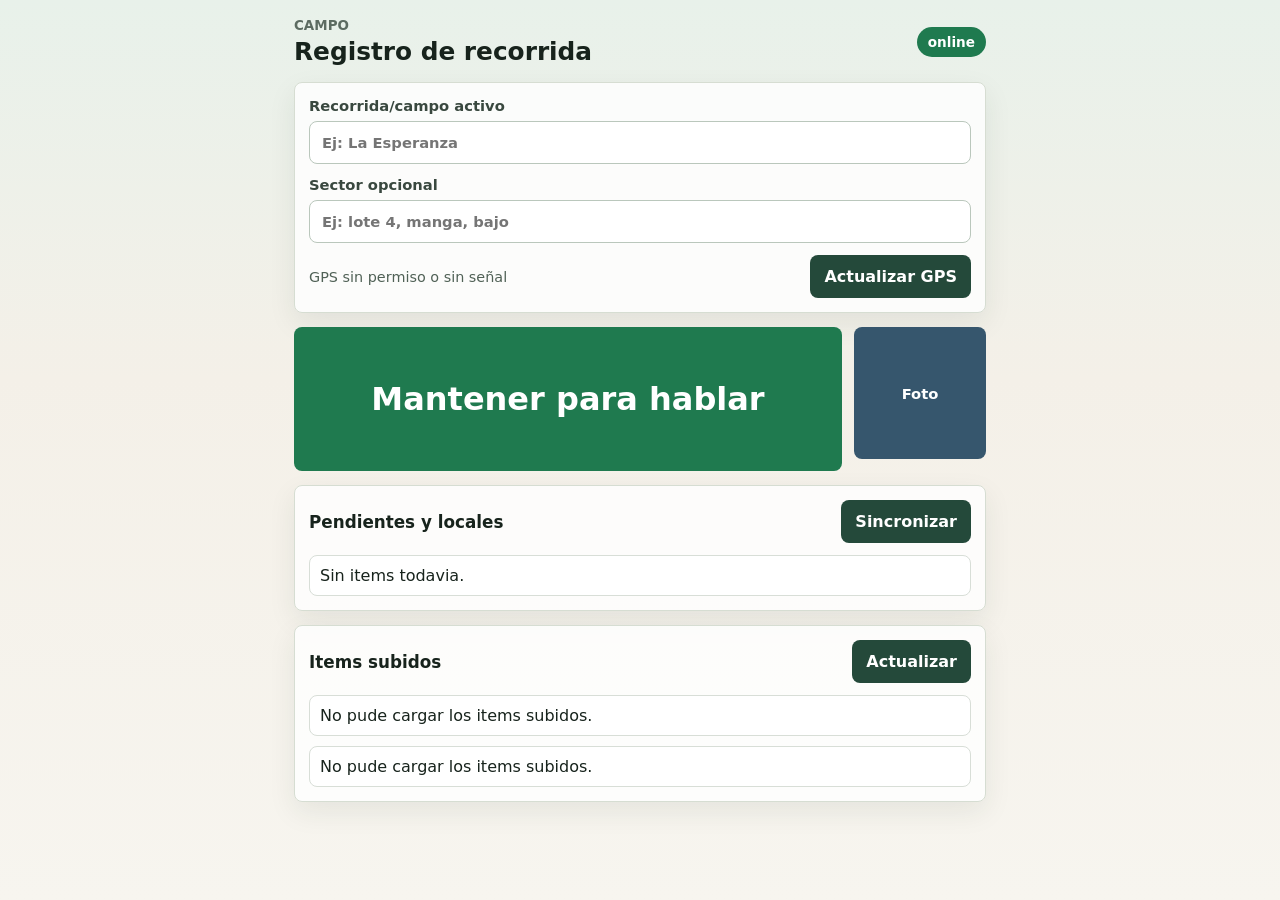
==== static/index.html @ bd663756 "Add field item listing view" ====
<!doctype html>
<html lang="es">
<head>
  <meta charset="utf-8">
  <meta name="viewport" content="width=device-width, initial-scale=1">
  <meta name="theme-color" content="#1f7a4f">
  <title>Campo</title>
  <link rel="manifest" href="/static/manifest.webmanifest">
  <link rel="stylesheet" href="/static/campo.css">
</head>
<body>
  <main class="app">
    <header class="topbar">
      <div>
        <p class="eyebrow">Campo</p>
        <h1>Registro de recorrida</h1>
      </div>
      <span id="connectionStatus" class="status">offline</span>
    </header>

    <section class="panel">
      <label>
        Recorrida/campo activo
        <input id="campoInput" autocomplete="off" placeholder="Ej: La Esperanza">
      </label>
      <label>
        Sector opcional
        <input id="sectorInput" autocomplete="off" placeholder="Ej: lote 4, manga, bajo">
      </label>
      <div class="gps-row">
        <span id="gpsStatus">GPS pendiente</span>
        <button id="gpsButton" type="button">Actualizar GPS</button>
      </div>
    </section>

    <section class="actions">
      <button id="talkButton" class="talk" type="button">Mantener para hablar</button>
      <label class="photo-button">
        Foto
        <input id="photoInput" type="file" accept="image/*" capture="environment">
      </label>
    </section>

    <section class="panel">
      <div class="list-header">
        <h2>Pendientes y locales</h2>
        <button id="syncButton" type="button">Sincronizar</button>
      </div>
      <ul id="itemsList" class="items"></ul>
    </section>

    <section class="panel">
      <div class="list-header">
        <h2>Items subidos</h2>
        <button id="refreshServerButton" type="button">Actualizar</button>
      </div>
      <ul id="serverItemsList" class="items"></ul>
    </section>
  </main>

  <script src="/static/campo.js"></script>
</body>
</html>
---- static/campo.css ----
:root {
  color-scheme: light;
  font-family: system-ui, -apple-system, BlinkMacSystemFont, "Segoe UI", sans-serif;
  background: #f4f0e8;
  color: #17231c;
}

* {
  box-sizing: border-box;
}

body {
  margin: 0;
  min-height: 100vh;
  background: linear-gradient(180deg, #e8f1ea 0%, #f4f0e8 42%, #f7f5ef 100%);
}

button,
input {
  font: inherit;
}

.app {
  width: min(720px, 100%);
  margin: 0 auto;
  padding: 18px 14px 32px;
}

.topbar {
  display: flex;
  align-items: center;
  justify-content: space-between;
  gap: 16px;
  margin-bottom: 16px;
}

.eyebrow {
  margin: 0 0 4px;
  color: #5c6b61;
  font-size: 0.84rem;
  font-weight: 700;
  text-transform: uppercase;
}

h1,
h2 {
  margin: 0;
  letter-spacing: 0;
}

h1 {
  font-size: 1.55rem;
}

h2 {
  font-size: 1.05rem;
}

.status {
  border-radius: 999px;
  padding: 7px 11px;
  background: #7b2f26;
  color: white;
  font-size: 0.85rem;
  font-weight: 700;
}

.status.online {
  background: #1f7a4f;
}

.panel {
  background: rgba(255, 255, 255, 0.82);
  border: 1px solid #d6ddd2;
  border-radius: 8px;
  padding: 14px;
  margin-bottom: 14px;
  box-shadow: 0 10px 28px rgba(29, 48, 35, 0.08);
}

label {
  display: grid;
  gap: 7px;
  margin-bottom: 12px;
  color: #39483f;
  font-size: 0.92rem;
  font-weight: 700;
}

input {
  width: 100%;
  border: 1px solid #bac7bc;
  border-radius: 8px;
  padding: 12px;
  background: #fff;
  color: #17231c;
}

.gps-row,
.list-header {
  display: flex;
  align-items: center;
  justify-content: space-between;
  gap: 12px;
}

.gps-row span {
  min-width: 0;
  color: #506156;
  font-size: 0.9rem;
}

button,
.photo-button {
  border: 0;
  border-radius: 8px;
  padding: 12px 14px;
  background: #24493a;
  color: white;
  cursor: pointer;
  font-weight: 800;
  text-align: center;
}

.actions {
  display: grid;
  grid-template-columns: 1fr 132px;
  gap: 12px;
  margin-bottom: 14px;
}

.talk {
  min-height: 132px;
  background: #1f7a4f;
  font-size: clamp(1.25rem, 6vw, 2rem);
}

.talk.recording {
  background: #a43b2f;
}

.photo-button {
  display: grid;
  place-items: center;
  min-height: 132px;
  background: #36566d;
}

.photo-button input {
  display: none;
}

.items {
  list-style: none;
  padding: 0;
  margin: 12px 0 0;
  display: grid;
  gap: 10px;
}

.items li {
  display: grid;
  gap: 5px;
  border: 1px solid #d8ded7;
  border-radius: 8px;
  padding: 10px;
  background: #fff;
}

.item-main {
  display: flex;
  justify-content: space-between;
  gap: 10px;
  font-weight: 800;
}

.item-meta {
  color: #647166;
  font-size: 0.86rem;
}

.pill {
  border-radius: 999px;
  padding: 3px 8px;
  background: #efe7d6;
  color: #51442c;
  font-size: 0.76rem;
}

.pill.subido {
  background: #dceee3;
  color: #1f6b45;
}

.pill.error {
  background: #f4d9d5;
  color: #8d3025;
}

@media (max-width: 520px) {
  .actions {
    grid-template-columns: 1fr;
  }

  .photo-button {
    min-height: 72px;
  }
}
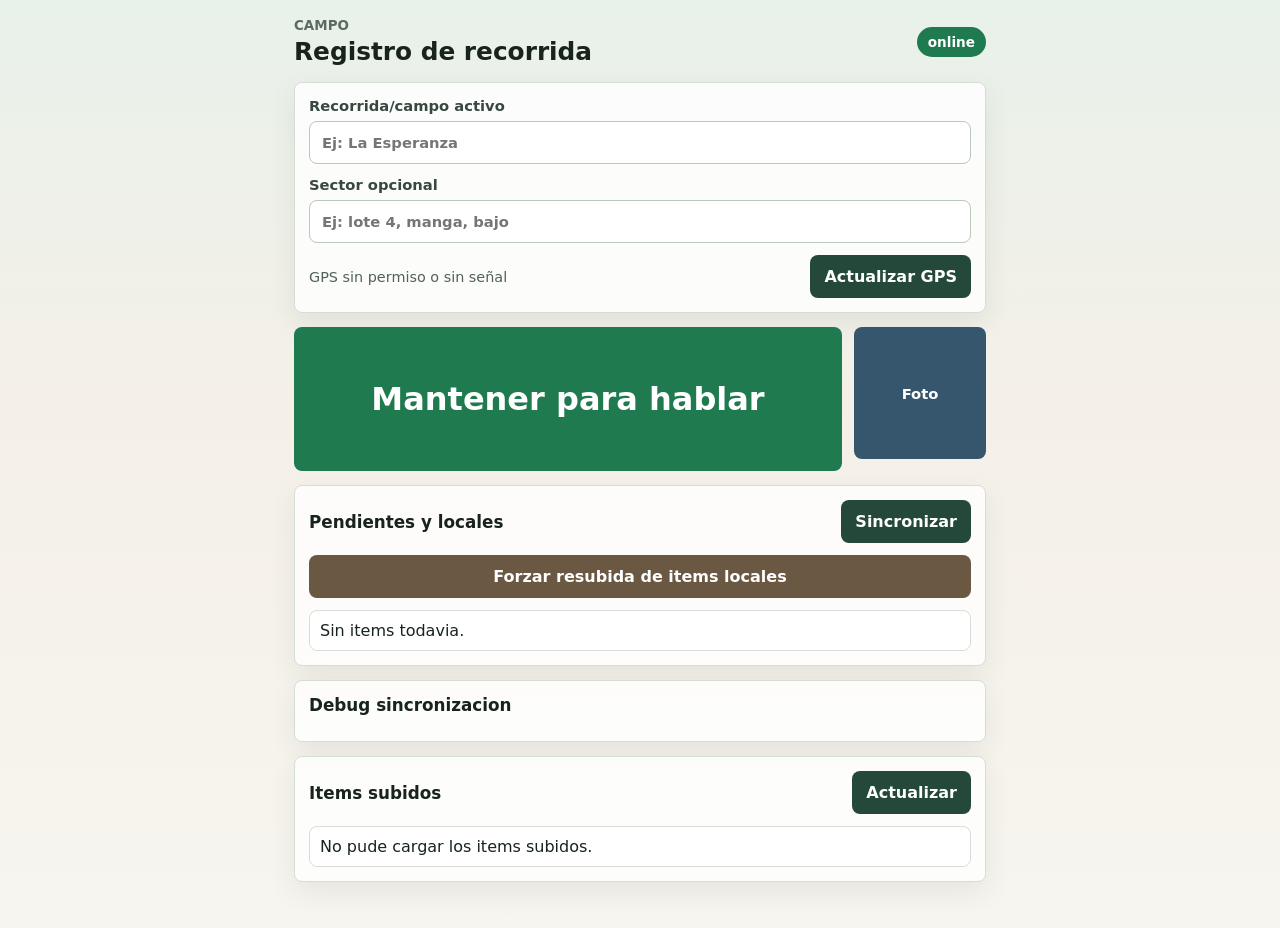
==== commit 551eb14f: "Fix field item sync confirmation" ====
--- a/static/index.html
+++ b/static/index.html
@@ -46,7 +46,15 @@
         <h2>Pendientes y locales</h2>
         <button id="syncButton" type="button">Sincronizar</button>
       </div>
+      <button id="forceSyncButton" class="secondary-button" type="button">Forzar resubida de items locales</button>
       <ul id="itemsList" class="items"></ul>
+    </section>
+
+    <section class="panel">
+      <div class="list-header">
+        <h2>Debug sincronizacion</h2>
+      </div>
+      <ul id="debugLog" class="debug-log"></ul>
     </section>
 
     <section class="panel">
--- a/static/campo.css
+++ b/static/campo.css
@@ -122,6 +122,12 @@
   text-align: center;
 }
 
+.secondary-button {
+  width: 100%;
+  margin-top: 12px;
+  background: #6a5842;
+}
+
 .actions {
   display: grid;
   grid-template-columns: 1fr 132px;
@@ -192,9 +198,30 @@
   color: #1f6b45;
 }
 
+.pill.subiendo {
+  background: #dce8ee;
+  color: #24546b;
+}
+
 .pill.error {
   background: #f4d9d5;
   color: #8d3025;
+}
+
+.debug-log {
+  list-style: none;
+  margin: 12px 0 0;
+  padding: 0;
+  display: grid;
+  gap: 6px;
+  color: #4c5b51;
+  font-size: 0.84rem;
+}
+
+.debug-log li {
+  border-left: 3px solid #8aa18e;
+  padding: 6px 8px;
+  background: #f7f9f5;
 }
 
 @media (max-width: 520px) {
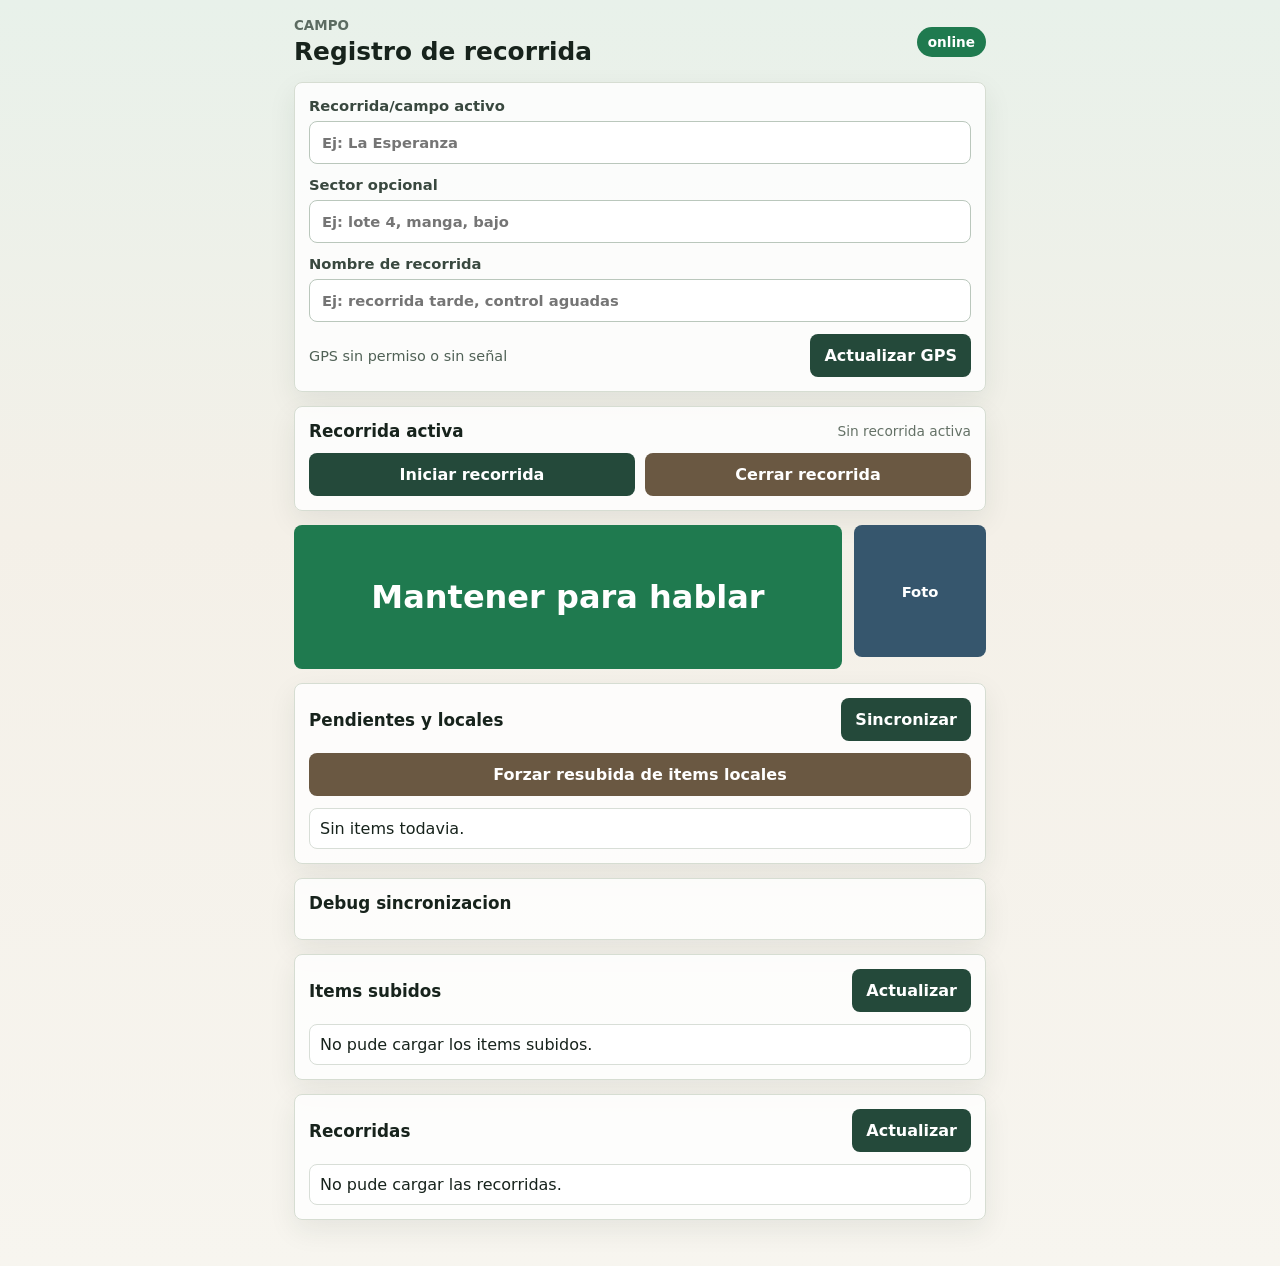
==== commit 75086dba: "Add field sessions" ====
--- a/static/index.html
+++ b/static/index.html
@@ -27,9 +27,24 @@
         Sector opcional
         <input id="sectorInput" autocomplete="off" placeholder="Ej: lote 4, manga, bajo">
       </label>
+      <label>
+        Nombre de recorrida
+        <input id="sessionNameInput" autocomplete="off" placeholder="Ej: recorrida tarde, control aguadas">
+      </label>
       <div class="gps-row">
         <span id="gpsStatus">GPS pendiente</span>
         <button id="gpsButton" type="button">Actualizar GPS</button>
+      </div>
+    </section>
+
+    <section class="panel">
+      <div class="list-header">
+        <h2>Recorrida activa</h2>
+        <span id="activeSessionStatus" class="item-meta">Sin recorrida activa</span>
+      </div>
+      <div class="session-actions">
+        <button id="startSessionButton" type="button">Iniciar recorrida</button>
+        <button id="closeSessionButton" class="secondary-button" type="button">Cerrar recorrida</button>
       </div>
     </section>
 
@@ -64,6 +79,14 @@
       </div>
       <ul id="serverItemsList" class="items"></ul>
     </section>
+
+    <section class="panel">
+      <div class="list-header">
+        <h2>Recorridas</h2>
+        <button id="refreshSessionsButton" type="button">Actualizar</button>
+      </div>
+      <ul id="sessionsList" class="items"></ul>
+    </section>
   </main>
 
   <script src="/static/campo.js"></script>
--- a/static/campo.css
+++ b/static/campo.css
@@ -128,6 +128,17 @@
   background: #6a5842;
 }
 
+.session-actions {
+  display: grid;
+  grid-template-columns: 1fr 1fr;
+  gap: 10px;
+  margin-top: 12px;
+}
+
+.session-actions .secondary-button {
+  margin-top: 0;
+}
+
 .actions {
   display: grid;
   grid-template-columns: 1fr 132px;
@@ -232,4 +243,8 @@
   .photo-button {
     min-height: 72px;
   }
-}
+
+  .session-actions {
+    grid-template-columns: 1fr;
+  }
+}
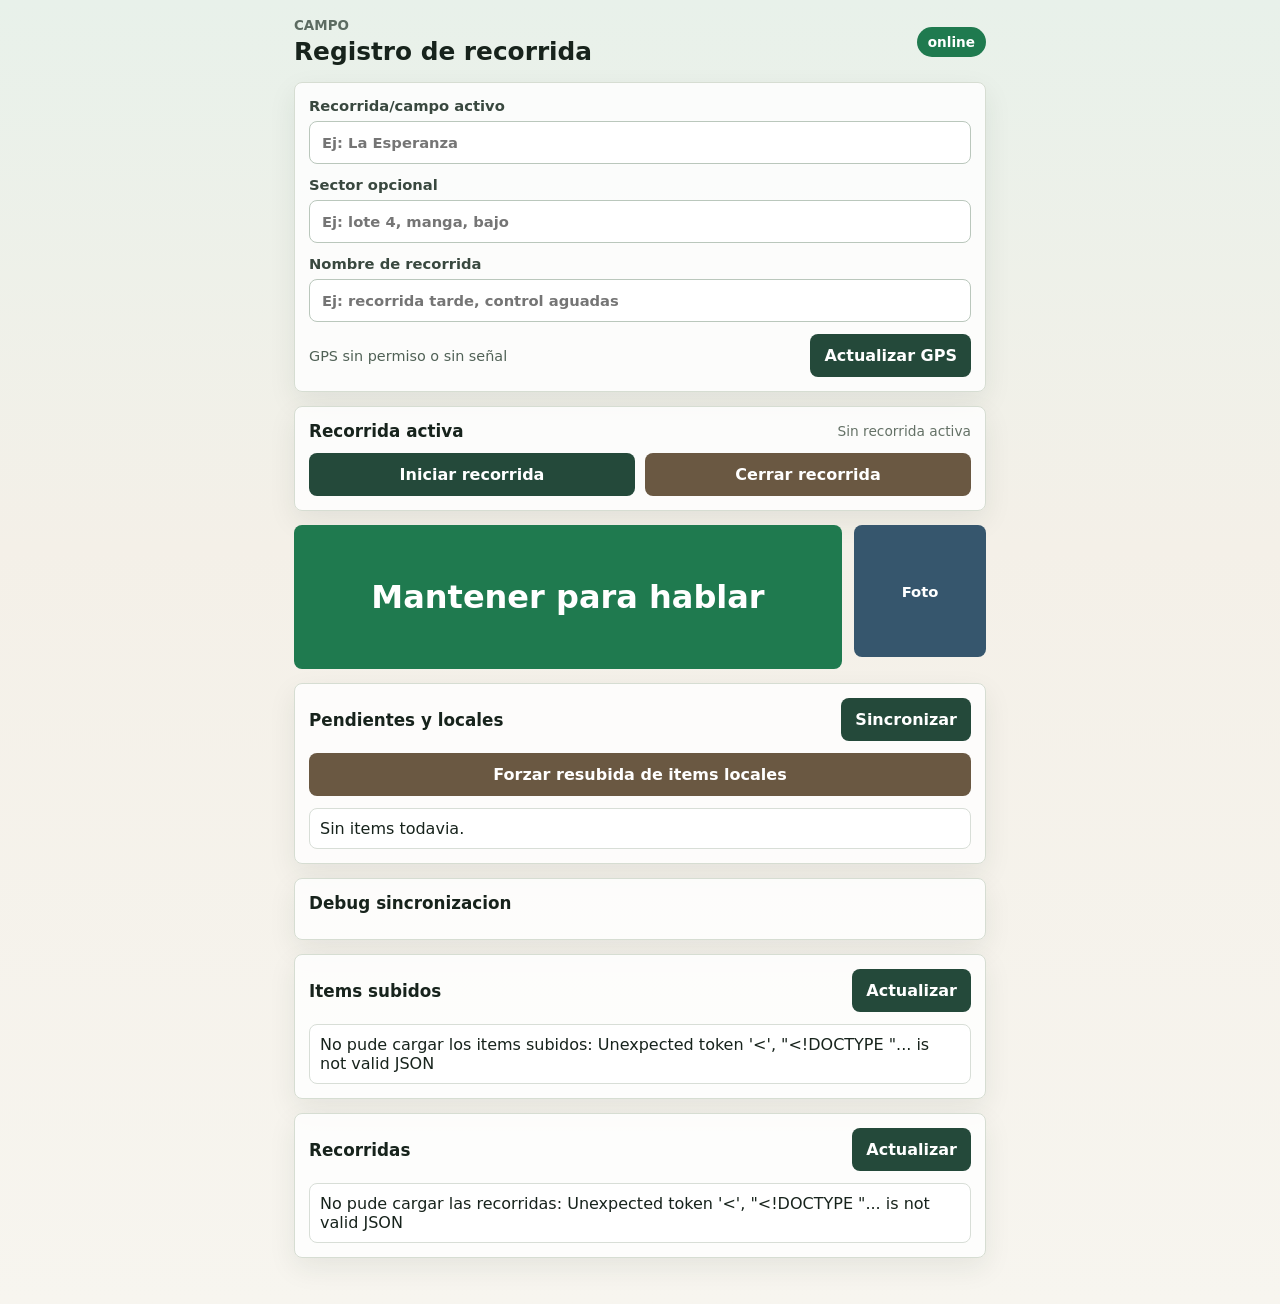
==== commit 637a559f: "Add campo item labels and audio controls" ====
--- a/static/index.html
+++ b/static/index.html
@@ -50,6 +50,11 @@
 
     <section class="actions">
       <button id="talkButton" class="talk" type="button">Mantener para hablar</button>
+      <div id="recordingControls" class="recording-controls" hidden>
+        <div id="recordingDuration" class="item-meta">Grabando... 0 s</div>
+        <button id="stopRecordingButton" type="button">Detener y guardar</button>
+        <button id="cancelRecordingButton" class="secondary-button" type="button">Cancelar</button>
+      </div>
       <label class="photo-button">
         Foto
         <input id="photoInput" type="file" accept="image/*" capture="environment">
--- a/static/campo.css
+++ b/static/campo.css
@@ -111,7 +111,8 @@
 }
 
 button,
-.photo-button {
+.photo-button,
+.button-link {
   border: 0;
   border-radius: 8px;
   padding: 12px 14px;
@@ -120,6 +121,7 @@
   cursor: pointer;
   font-weight: 800;
   text-align: center;
+  text-decoration: none;
 }
 
 .secondary-button {
@@ -154,6 +156,19 @@
 
 .talk.recording {
   background: #a43b2f;
+}
+
+.recording-controls {
+  display: grid;
+  gap: 8px;
+}
+
+.recording-controls[hidden] {
+  display: none;
+}
+
+.recording-controls .secondary-button {
+  margin-top: 0;
 }
 
 .photo-button {
@@ -235,6 +250,19 @@
   background: #f7f9f5;
 }
 
+.report-preview {
+  max-height: 220px;
+  overflow: auto;
+  white-space: pre-wrap;
+  border: 1px solid #d8ded7;
+  border-radius: 8px;
+  padding: 10px;
+  margin: 6px 0 0;
+  background: #f7f9f5;
+  color: #39483f;
+  font: 0.84rem/1.45 ui-monospace, SFMono-Regular, Consolas, monospace;
+}
+
 @media (max-width: 520px) {
   .actions {
     grid-template-columns: 1fr;
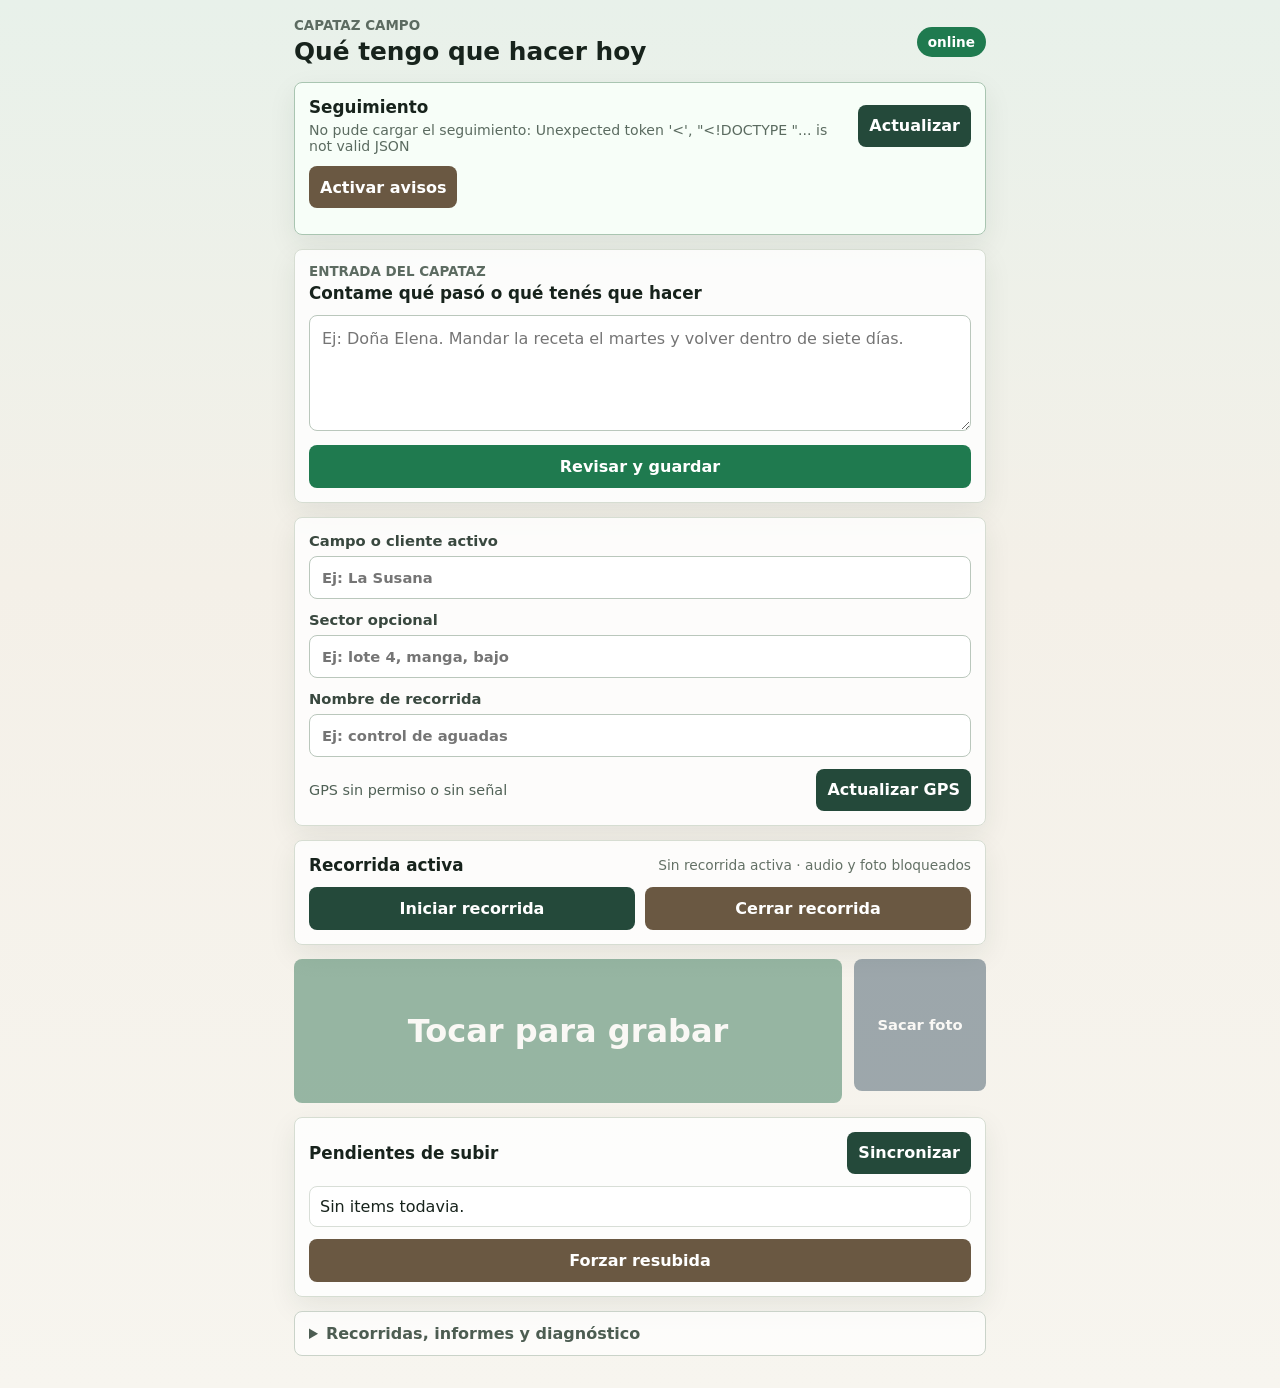
==== commit 1c620ef9: "feat: add Capataz Campo agent crew" ====
--- a/static/index.html
+++ b/static/index.html
@@ -3,25 +3,62 @@
 <head>
   <meta charset="utf-8">
   <meta name="viewport" content="width=device-width, initial-scale=1">
-  <meta name="theme-color" content="#1f7a4f">
-  <title>Campo</title>
+  <meta name="theme-color" content="#1f593f">
+  <title>Capataz Campo</title>
   <link rel="manifest" href="/static/manifest.webmanifest">
+  <link rel="icon" href="/static/logo.png">
   <link rel="stylesheet" href="/static/campo.css">
 </head>
 <body>
   <main class="app">
     <header class="topbar">
       <div>
-        <p class="eyebrow">Campo</p>
-        <h1>Registro de recorrida</h1>
+        <p class="eyebrow">Capataz Campo</p>
+        <h1>Qué tengo que hacer hoy</h1>
       </div>
       <span id="connectionStatus" class="status">offline</span>
     </header>
 
+    <section class="panel today-panel">
+      <div class="list-header">
+        <div>
+          <h2>Seguimiento</h2>
+          <p id="todaySummary" class="section-copy">Cargando tareas...</p>
+        </div>
+        <button id="refreshDashboardButton" class="compact-button" type="button">Actualizar</button>
+      </div>
+      <div class="quick-buttons">
+        <button id="notificationsButton" class="secondary-button compact-button" type="button">Activar avisos</button>
+        <button id="installButton" class="secondary-button compact-button" type="button" hidden>Instalar app</button>
+      </div>
+      <ul id="todayTasksList" class="items task-list"></ul>
+      <div id="decisionsBox" class="decisions-box" hidden>
+        <h3>Por decidir</h3>
+        <ul id="decisionsList" class="items decisions-list"></ul>
+      </div>
+      <details id="uncoveredClientsBox" class="uncovered-clients" hidden>
+        <summary id="uncoveredClientsSummary">Clientes sin próximo paso</summary>
+        <ul id="uncoveredClientsList" class="items"></ul>
+      </details>
+      <div id="waterProjectsBox" class="water-projects" hidden>
+        <h3>Proyectos de agua activos</h3>
+        <ul id="waterProjectsList" class="items"></ul>
+      </div>
+    </section>
+
+    <section class="panel intake-panel">
+      <p class="eyebrow">Entrada del Capataz</p>
+      <h2>Contame qué pasó o qué tenés que hacer</h2>
+      <textarea id="noteInput" rows="4" placeholder="Ej: Doña Elena. Mandar la receta el martes y volver dentro de siete días."></textarea>
+      <button id="analyzeTextButton" class="primary-wide" type="button">Revisar y guardar</button>
+      <p id="sharedTextNotice" class="notice" hidden>Recibido desde otra aplicación. Revisalo y tocá “Revisar y guardar”.</p>
+    </section>
+
     <section class="panel">
       <label>
-        Recorrida/campo activo
-        <input id="campoInput" autocomplete="off" placeholder="Ej: La Esperanza">
+        Campo o cliente activo
+        <input id="campoInput" list="clientsDatalist" autocomplete="off" placeholder="Ej: La Susana">
+        <datalist id="clientsDatalist"></datalist>
       </label>
       <label>
         Sector opcional
@@ -29,11 +66,11 @@
       </label>
       <label>
         Nombre de recorrida
-        <input id="sessionNameInput" autocomplete="off" placeholder="Ej: recorrida tarde, control aguadas">
+        <input id="sessionNameInput" autocomplete="off" placeholder="Ej: control de aguadas">
       </label>
       <div class="gps-row">
         <span id="gpsStatus">GPS pendiente</span>
-        <button id="gpsButton" type="button">Actualizar GPS</button>
+        <button id="gpsButton" class="compact-button" type="button">Actualizar GPS</button>
       </div>
     </section>
 
@@ -49,50 +86,77 @@
     </section>
 
     <section class="actions">
-      <button id="talkButton" class="talk" type="button">Mantener para hablar</button>
+      <button id="talkButton" class="talk" type="button">Tocar para grabar</button>
       <div id="recordingControls" class="recording-controls" hidden>
         <div id="recordingDuration" class="item-meta">Grabando... 0 s</div>
         <button id="stopRecordingButton" type="button">Detener y guardar</button>
         <button id="cancelRecordingButton" class="secondary-button" type="button">Cancelar</button>
       </div>
       <label class="photo-button">
-        Foto
+        Sacar foto
         <input id="photoInput" type="file" accept="image/*" capture="environment">
       </label>
     </section>
 
     <section class="panel">
       <div class="list-header">
-        <h2>Pendientes y locales</h2>
-        <button id="syncButton" type="button">Sincronizar</button>
+        <h2>Pendientes de subir</h2>
+        <button id="syncButton" class="compact-button" type="button">Sincronizar</button>
       </div>
-      <button id="forceSyncButton" class="secondary-button" type="button">Forzar resubida de items locales</button>
       <ul id="itemsList" class="items"></ul>
+      <button id="forceSyncButton" class="secondary-button" type="button">Forzar resubida</button>
     </section>
 
-    <section class="panel">
-      <div class="list-header">
-        <h2>Debug sincronizacion</h2>
+    <details class="technical-details">
+      <summary>Recorridas, informes y diagnóstico</summary>
+      <section class="panel">
+        <div class="list-header">
+          <h2>Recorridas e informes</h2>
+          <button id="refreshSessionsButton" class="compact-button" type="button">Actualizar</button>
+        </div>
+        <ul id="sessionsList" class="items"></ul>
+      </section>
+      <section class="panel">
+        <div class="list-header">
+          <h2>Items subidos</h2>
+          <button id="refreshServerButton" class="compact-button" type="button">Actualizar</button>
+        </div>
+        <ul id="serverItemsList" class="items"></ul>
+      </section>
+      <section class="panel">
+        <h2>Diagnóstico de sincronización</h2>
+        <ul id="debugLog" class="debug-log"></ul>
+      </section>
+    </details>
+  </main>
+
+  <dialog id="draftDialog" class="draft-dialog">
+    <form id="draftForm" method="dialog">
+      <p class="eyebrow">Revisión del Capataz</p>
+      <h2>Confirmá antes de guardar</h2>
+      <label>
+        Cliente
+        <input id="draftClientInput" list="clientsDatalist" autocomplete="off">
+      </label>
+      <label>
+        Resumen
+        <textarea id="draftSummaryInput" rows="3"></textarea>
+      </label>
+      <details class="agent-details">
+        <summary>Clasificación automática</summary>
+        <div id="draftAgents" class="agent-row"></div>
+      </details>
+      <div class="list-header draft-task-header">
+        <h3>Compromisos y recordatorios</h3>
+        <button id="addDraftTaskButton" class="compact-button" type="button">Agregar tarea</button>
       </div>
-      <ul id="debugLog" class="debug-log"></ul>
-    </section>
-
-    <section class="panel">
-      <div class="list-header">
-        <h2>Items subidos</h2>
-        <button id="refreshServerButton" type="button">Actualizar</button>
+      <div id="draftTasks" class="draft-tasks"></div>
+      <div class="dialog-actions">
+        <button id="cancelDraftButton" class="secondary-button" type="button">Revisar después</button>
+        <button id="confirmDraftButton" type="submit">Confirmar y guardar</button>
       </div>
-      <ul id="serverItemsList" class="items"></ul>
-    </section>
-
-    <section class="panel">
-      <div class="list-header">
-        <h2>Recorridas</h2>
-        <button id="refreshSessionsButton" type="button">Actualizar</button>
-      </div>
-      <ul id="sessionsList" class="items"></ul>
-    </section>
-  </main>
+    </form>
+  </dialog>
 
   <script src="/static/campo.js"></script>
 </body>
--- a/static/campo.css
+++ b/static/campo.css
@@ -16,7 +16,9 @@
 }
 
 button,
-input {
+input,
+textarea,
+select {
   font: inherit;
 }
 
@@ -32,6 +34,10 @@
   justify-content: space-between;
   gap: 16px;
   margin-bottom: 16px;
+}
+
+.topbar > div {
+  min-width: 0;
 }
 
 .eyebrow {
@@ -87,13 +93,20 @@
   font-weight: 700;
 }
 
-input {
+input,
+textarea,
+select {
   width: 100%;
   border: 1px solid #bac7bc;
   border-radius: 8px;
   padding: 12px;
   background: #fff;
   color: #17231c;
+}
+
+textarea {
+  resize: vertical;
+  line-height: 1.4;
 }
 
 .gps-row,
@@ -124,10 +137,62 @@
   text-decoration: none;
 }
 
+button:disabled,
+.photo-button.disabled {
+  cursor: not-allowed;
+  opacity: 0.48;
+  filter: grayscale(0.25);
+}
+
 .secondary-button {
   width: 100%;
   margin-top: 12px;
   background: #6a5842;
+}
+
+.compact-button {
+  width: auto;
+  min-height: 42px;
+  margin-top: 0;
+  padding: 9px 11px;
+  white-space: nowrap;
+}
+
+.primary-wide {
+  width: 100%;
+  margin-top: 10px;
+  background: #1f7a4f;
+}
+
+.section-copy {
+  margin: 5px 0 0;
+  color: #5b6b60;
+  font-size: 0.88rem;
+}
+
+.quick-buttons {
+  display: flex;
+  flex-wrap: wrap;
+  gap: 8px;
+  margin: 12px 0;
+}
+
+.today-panel {
+  border-color: #a9c5b1;
+  background: rgba(248, 255, 249, 0.94);
+}
+
+.intake-panel h2 {
+  margin-bottom: 12px;
+}
+
+.notice {
+  margin: 10px 0 0;
+  border-left: 4px solid #d68a22;
+  padding: 9px 11px;
+  background: #fff3d9;
+  color: #6d4b13;
+  font-size: 0.88rem;
 }
 
 .session-actions {
@@ -209,6 +274,140 @@
 .item-meta {
   color: #647166;
   font-size: 0.86rem;
+}
+
+.task-list li {
+  border-left: 5px solid #7e927f;
+}
+
+.task-list li.overdue {
+  border-left-color: #a43b2f;
+  background: #fff8f7;
+}
+
+.task-list li.today {
+  border-left-color: #d68a22;
+  background: #fffdf7;
+}
+
+.task-actions {
+  display: flex;
+  justify-content: flex-end;
+  margin-top: 5px;
+}
+
+.task-actions button {
+  min-height: 38px;
+  padding: 8px 11px;
+  background: #476255;
+}
+
+.assign-session-controls {
+  display: grid;
+  grid-template-columns: minmax(0, 1fr) auto;
+  gap: 8px;
+  margin-top: 7px;
+  padding-top: 9px;
+  border-top: 1px solid #ead4cf;
+}
+
+.assign-session-controls button {
+  padding: 9px 11px;
+  background: #8b4c42;
+}
+
+.agent-row {
+  display: flex;
+  flex-wrap: wrap;
+  gap: 6px;
+  margin: 8px 0 14px;
+}
+
+.agent-badge {
+  border-radius: 999px;
+  padding: 4px 9px;
+  background: #e0ebe2;
+  color: #24553a;
+  font-size: 0.78rem;
+  font-weight: 800;
+}
+
+.agent-badge.economic {
+  background: #f1e6c9;
+  color: #694e12;
+}
+
+.agent-badge.water {
+  background: #dcebf2;
+  color: #285a72;
+}
+
+.water-projects {
+  margin-top: 18px;
+  padding-top: 14px;
+  border-top: 1px solid #d1ded4;
+}
+
+.decisions-box {
+  margin-top: 18px;
+  padding-top: 14px;
+  border-top: 1px solid #d1ded4;
+}
+
+.uncovered-clients {
+  margin-top: 16px;
+  color: #4d5d52;
+}
+
+.uncovered-clients > summary {
+  cursor: pointer;
+  font-weight: 800;
+}
+
+.client-frequency-controls {
+  display: grid;
+  grid-template-columns: minmax(0, 1fr) auto;
+  gap: 8px;
+}
+
+.client-frequency-controls button {
+  padding: 8px 12px;
+}
+
+.decisions-box h3,
+.agent-details summary {
+  font-weight: 800;
+}
+
+.decision-card {
+  border-left: 5px solid #b97922 !important;
+  background: #fffdf7 !important;
+}
+
+.decision-actions {
+  display: grid;
+  grid-template-columns: 1fr 1fr;
+  gap: 8px;
+  margin-top: 8px;
+}
+
+.decision-actions .reject-decision {
+  background: #7b5c55;
+}
+
+.agent-details {
+  margin: 8px 0 14px;
+}
+
+.agent-details summary {
+  cursor: pointer;
+  color: #647166;
+  font-size: 0.86rem;
+}
+
+.water-projects h3 {
+  margin: 0;
+  font-size: 0.98rem;
 }
 
 .pill {
@@ -263,6 +462,90 @@
   font: 0.84rem/1.45 ui-monospace, SFMono-Regular, Consolas, monospace;
 }
 
+.technical-details {
+  margin-top: 14px;
+}
+
+.technical-details > summary {
+  cursor: pointer;
+  padding: 12px 14px;
+  border: 1px solid #cad3c9;
+  border-radius: 8px;
+  background: rgba(255, 255, 255, 0.72);
+  color: #4d5d52;
+  font-weight: 800;
+}
+
+.technical-details[open] > summary {
+  margin-bottom: 14px;
+}
+
+.draft-dialog {
+  width: min(680px, calc(100% - 24px));
+  max-height: calc(100vh - 28px);
+  overflow: auto;
+  border: 0;
+  border-radius: 12px;
+  padding: 18px;
+  box-shadow: 0 24px 80px rgba(12, 30, 20, 0.35);
+}
+
+.draft-dialog::backdrop {
+  background: rgba(14, 27, 20, 0.65);
+}
+
+.draft-dialog h2 {
+  margin-bottom: 16px;
+}
+
+.draft-task-header {
+  margin: 12px 0 8px;
+}
+
+.draft-task-header h3 {
+  margin: 0;
+  font-size: 0.98rem;
+}
+
+.draft-tasks {
+  display: grid;
+  gap: 10px;
+}
+
+.draft-task {
+  border: 1px solid #d3ddd4;
+  border-radius: 8px;
+  padding: 10px;
+  background: #f8faf7;
+}
+
+.draft-task-grid {
+  display: grid;
+  grid-template-columns: 1fr 1fr;
+  gap: 8px;
+}
+
+.draft-task label {
+  margin-bottom: 8px;
+}
+
+.remove-draft-task {
+  width: 100%;
+  padding: 8px;
+  background: #8f4d44;
+}
+
+.dialog-actions {
+  display: grid;
+  grid-template-columns: 1fr 1fr;
+  gap: 10px;
+  margin-top: 18px;
+}
+
+.dialog-actions .secondary-button {
+  margin-top: 0;
+}
+
 @media (max-width: 520px) {
   .actions {
     grid-template-columns: 1fr;
@@ -275,4 +558,15 @@
   .session-actions {
     grid-template-columns: 1fr;
   }
-}
+
+  .draft-task-grid,
+  .dialog-actions,
+  .decision-actions,
+  .assign-session-controls {
+    grid-template-columns: 1fr;
+  }
+
+  .list-header {
+    align-items: flex-start;
+  }
+}
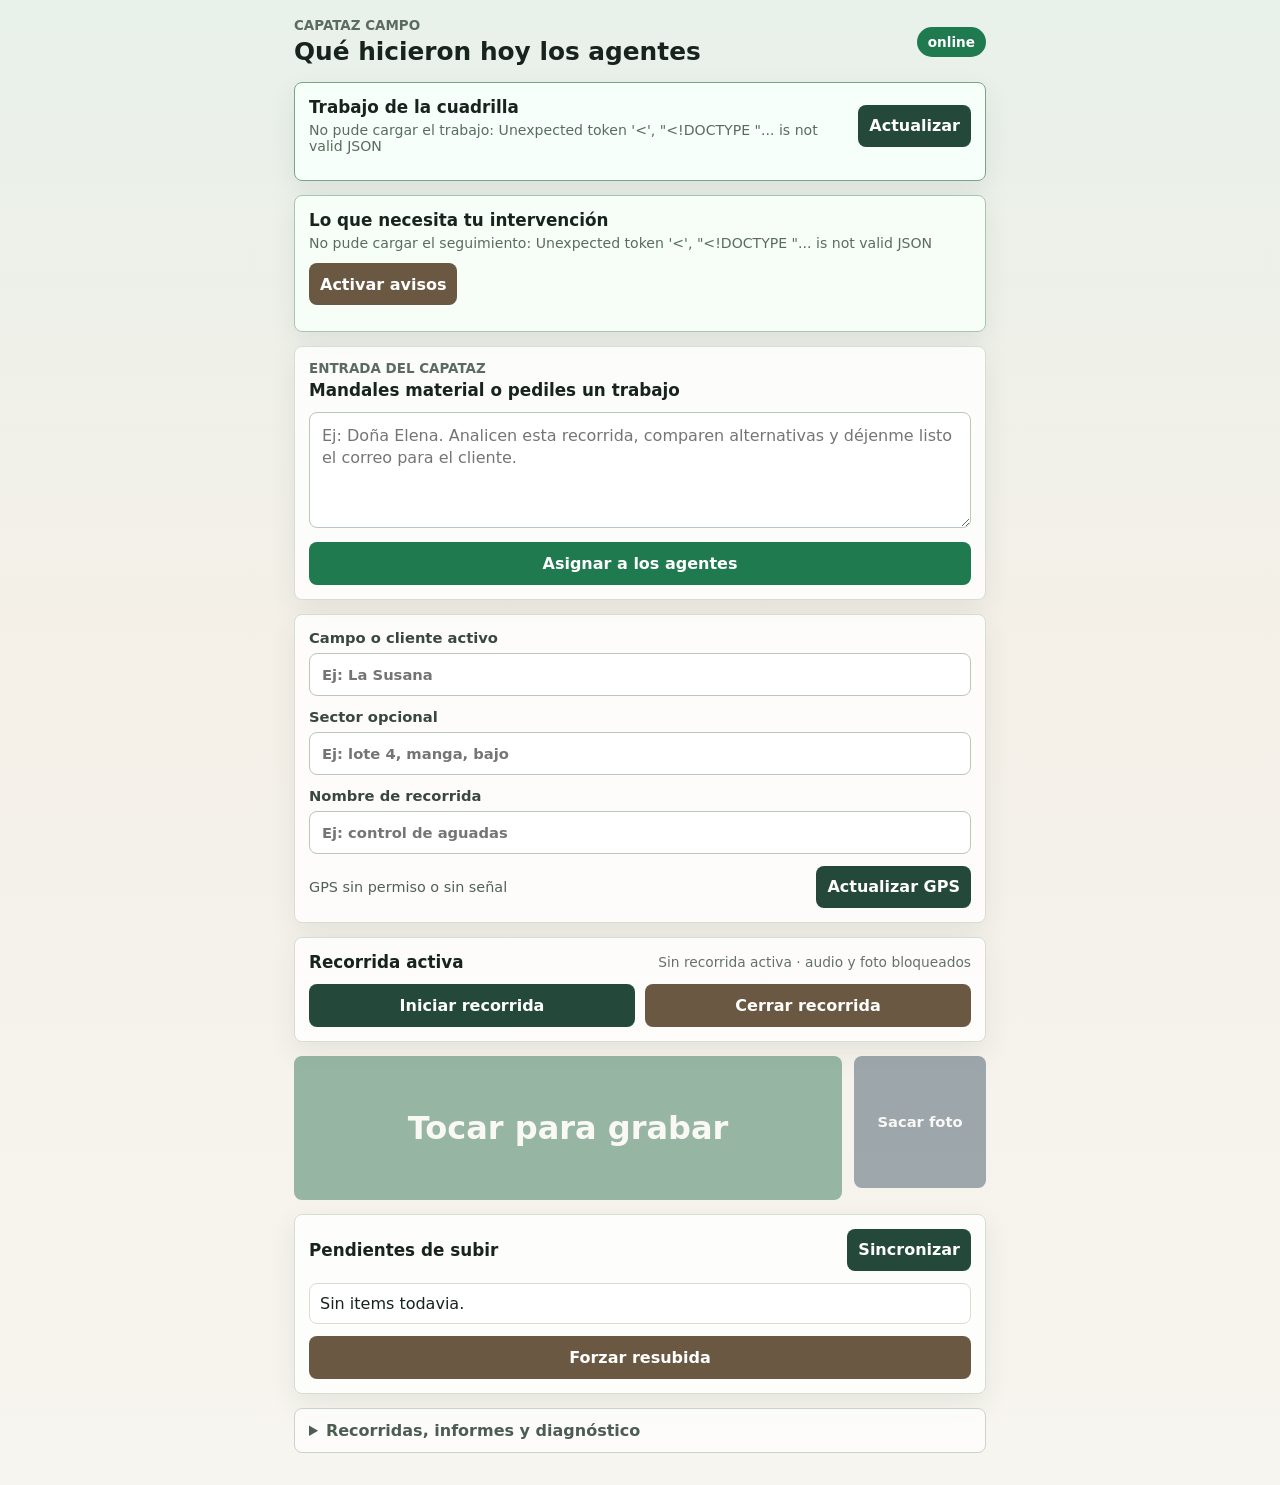
==== commit cb335f5a: "feat: make Capataz agents perform daily work" ====
--- a/static/index.html
+++ b/static/index.html
@@ -14,18 +14,32 @@
     <header class="topbar">
       <div>
         <p class="eyebrow">Capataz Campo</p>
-        <h1>Qué tengo que hacer hoy</h1>
+        <h1>Qué hicieron hoy los agentes</h1>
       </div>
       <span id="connectionStatus" class="status">offline</span>
     </header>
 
+    <section class="panel work-panel">
+      <div class="list-header">
+        <div>
+          <h2>Trabajo de la cuadrilla</h2>
+          <p id="agentWorkSummary" class="section-copy">Cargando trabajos...</p>
+        </div>
+        <button id="refreshDashboardButton" class="compact-button" type="button">Actualizar</button>
+      </div>
+      <div id="agentWorkList" class="agent-work-list"></div>
+      <div id="emailDraftsBox" class="email-drafts-box" hidden>
+        <h3>Correos preparados</h3>
+        <div id="emailDraftsList" class="email-drafts-list"></div>
+      </div>
+    </section>
+
     <section class="panel today-panel">
       <div class="list-header">
         <div>
-          <h2>Seguimiento</h2>
+          <h2>Lo que necesita tu intervención</h2>
           <p id="todaySummary" class="section-copy">Cargando tareas...</p>
         </div>
-        <button id="refreshDashboardButton" class="compact-button" type="button">Actualizar</button>
       </div>
       <div class="quick-buttons">
         <button id="notificationsButton" class="secondary-button compact-button" type="button">Activar avisos</button>
@@ -48,10 +62,10 @@
 
     <section class="panel intake-panel">
       <p class="eyebrow">Entrada del Capataz</p>
-      <h2>Contame qué pasó o qué tenés que hacer</h2>
-      <textarea id="noteInput" rows="4" placeholder="Ej: Doña Elena. Mandar la receta el martes y volver dentro de siete días."></textarea>
-      <button id="analyzeTextButton" class="primary-wide" type="button">Revisar y guardar</button>
-      <p id="sharedTextNotice" class="notice" hidden>Recibido desde otra aplicación. Revisalo y tocá “Revisar y guardar”.</p>
+      <h2>Mandales material o pediles un trabajo</h2>
+      <textarea id="noteInput" rows="4" placeholder="Ej: Doña Elena. Analicen esta recorrida, comparen alternativas y déjenme listo el correo para el cliente."></textarea>
+      <button id="analyzeTextButton" class="primary-wide" type="button">Asignar a los agentes</button>
+      <p id="sharedTextNotice" class="notice" hidden>Recibido desde otra aplicación. Revisalo y tocá “Asignar a los agentes”.</p>
     </section>
 
     <section class="panel">
@@ -147,7 +161,7 @@
         <div id="draftAgents" class="agent-row"></div>
       </details>
       <div class="list-header draft-task-header">
-        <h3>Compromisos y recordatorios</h3>
+        <h3>Acciones detectadas (secundario)</h3>
         <button id="addDraftTaskButton" class="compact-button" type="button">Agregar tarea</button>
       </div>
       <div id="draftTasks" class="draft-tasks"></div>
--- a/static/campo.css
+++ b/static/campo.css
@@ -182,6 +182,110 @@
   background: rgba(248, 255, 249, 0.94);
 }
 
+.work-panel {
+  border-color: #76a58a;
+  background: rgba(247, 255, 250, 0.97);
+}
+
+.agent-work-list,
+.email-drafts-list {
+  display: grid;
+  gap: 10px;
+  margin-top: 12px;
+}
+
+.work-card,
+.email-card {
+  display: grid;
+  gap: 7px;
+  border: 1px solid #cad9cd;
+  border-left: 5px solid #2b7650;
+  border-radius: 8px;
+  padding: 11px;
+  background: #fff;
+}
+
+.work-card.processing {
+  border-left-color: #c1842d;
+  background: #fffdf7;
+}
+
+.work-card.failed {
+  border-left-color: #a43b2f;
+  background: #fff8f7;
+}
+
+.work-card-title,
+.work-card-meta,
+.email-card-actions {
+  display: flex;
+  align-items: center;
+  justify-content: space-between;
+  flex-wrap: wrap;
+  gap: 8px;
+}
+
+.work-card-summary {
+  white-space: pre-line;
+  line-height: 1.4;
+}
+
+.work-card-agents {
+  display: flex;
+  flex-wrap: wrap;
+  gap: 5px;
+}
+
+.work-state {
+  border-radius: 999px;
+  padding: 4px 8px;
+  background: #dceee3;
+  color: #1f6b45;
+  font-size: 0.76rem;
+  font-weight: 800;
+}
+
+.work-state.processing {
+  background: #f3e6c8;
+  color: #765116;
+}
+
+.work-state.failed {
+  background: #f4d9d5;
+  color: #8d3025;
+}
+
+.work-card-actions button,
+.email-card-actions button,
+.email-card-actions .button-link {
+  min-height: 38px;
+  padding: 8px 11px;
+}
+
+.email-drafts-box {
+  margin-top: 18px;
+  padding-top: 14px;
+  border-top: 1px solid #d1ded4;
+}
+
+.email-drafts-box h3 {
+  margin: 0;
+  font-size: 0.98rem;
+}
+
+.email-card {
+  border-left-color: #8a5d9b;
+}
+
+.empty-work {
+  margin: 12px 0 0;
+  border: 1px dashed #aebcaf;
+  border-radius: 8px;
+  padding: 12px;
+  color: #526158;
+  background: rgba(255, 255, 255, 0.7);
+}
+
 .intake-panel h2 {
   margin-bottom: 12px;
 }
@@ -366,7 +470,7 @@
 
 .client-frequency-controls {
   display: grid;
-  grid-template-columns: minmax(0, 1fr) auto;
+  grid-template-columns: minmax(0, 1fr) minmax(0, 1.3fr) auto;
   gap: 8px;
 }
 
@@ -560,9 +664,10 @@
   }
 
   .draft-task-grid,
-  .dialog-actions,
-  .decision-actions,
-  .assign-session-controls {
+    .dialog-actions,
+    .decision-actions,
+    .assign-session-controls,
+    .client-frequency-controls {
     grid-template-columns: 1fr;
   }
 
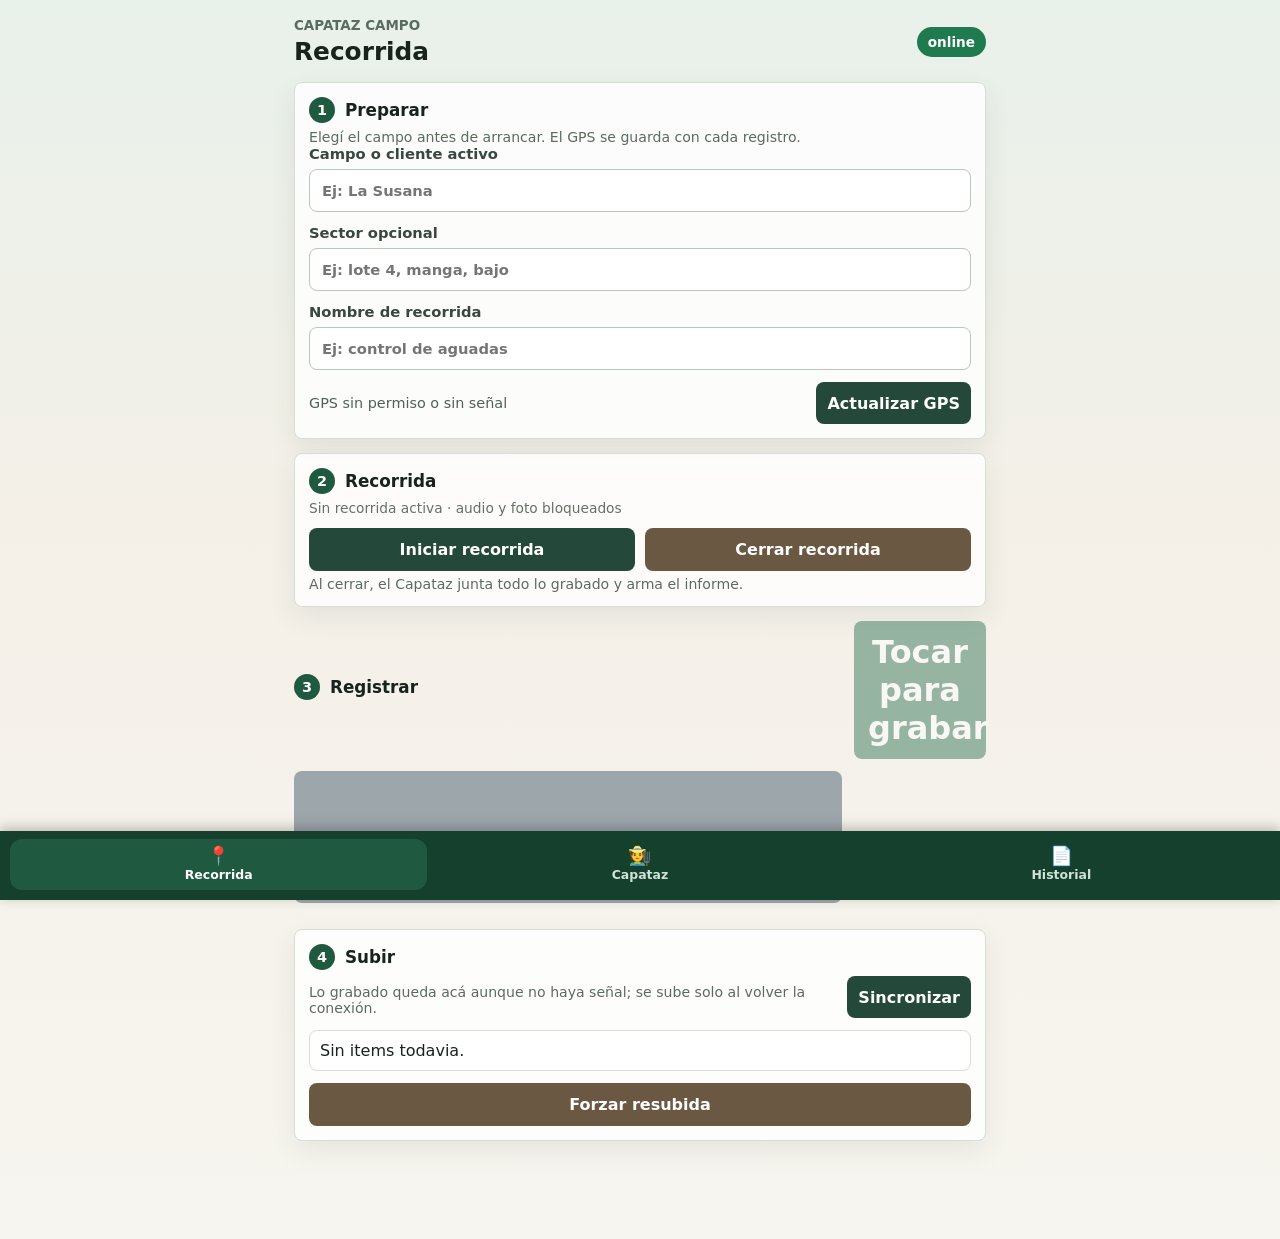
==== commit a13d7fa6: "feat: reordenar la app en 3 pestanas con el circuito de recorrida claro - Pestana RECORRIDA (la del " ====
--- a/static/index.html
+++ b/static/index.html
@@ -14,115 +14,126 @@
     <header class="topbar">
       <div>
         <p class="eyebrow">Capataz Campo</p>
-        <h1>Qué hicieron hoy los agentes</h1>
+        <h1 id="viewTitle">Recorrida</h1>
       </div>
       <span id="connectionStatus" class="status">offline</span>
     </header>
 
-    <section class="panel work-panel">
-      <div class="list-header">
-        <div>
-          <h2>Trabajo de la cuadrilla</h2>
-          <p id="agentWorkSummary" class="section-copy">Cargando trabajos...</p>
-        </div>
-        <button id="refreshDashboardButton" class="compact-button" type="button">Actualizar</button>
-      </div>
-      <div id="agentWorkList" class="agent-work-list"></div>
-      <div id="emailDraftsBox" class="email-drafts-box" hidden>
-        <h3>Correos preparados</h3>
-        <div id="emailDraftsList" class="email-drafts-list"></div>
-      </div>
-    </section>
-
-    <section class="panel today-panel">
-      <div class="list-header">
-        <div>
-          <h2>Lo que necesita tu intervención</h2>
-          <p id="todaySummary" class="section-copy">Cargando tareas...</p>
-        </div>
-      </div>
-      <div class="quick-buttons">
-        <button id="notificationsButton" class="secondary-button compact-button" type="button">Activar avisos</button>
-        <button id="installButton" class="secondary-button compact-button" type="button" hidden>Instalar app</button>
-      </div>
-      <ul id="todayTasksList" class="items task-list"></ul>
-      <div id="decisionsBox" class="decisions-box" hidden>
-        <h3>Por decidir</h3>
-        <ul id="decisionsList" class="items decisions-list"></ul>
-      </div>
-      <details id="uncoveredClientsBox" class="uncovered-clients" hidden>
-        <summary id="uncoveredClientsSummary">Clientes sin próximo paso</summary>
-        <ul id="uncoveredClientsList" class="items"></ul>
-      </details>
-      <div id="waterProjectsBox" class="water-projects" hidden>
-        <h3>Proyectos de agua activos</h3>
-        <ul id="waterProjectsList" class="items"></ul>
-      </div>
-    </section>
-
-    <section class="panel intake-panel">
-      <p class="eyebrow">Entrada del Capataz</p>
-      <h2>Mandales material o pediles un trabajo</h2>
-      <textarea id="noteInput" rows="4" placeholder="Ej: Doña Elena. Analicen esta recorrida, comparen alternativas y déjenme listo el correo para el cliente."></textarea>
-      <button id="analyzeTextButton" class="primary-wide" type="button">Asignar a los agentes</button>
-      <p id="sharedTextNotice" class="notice" hidden>Recibido desde otra aplicación. Revisalo y tocá “Asignar a los agentes”.</p>
-    </section>
-
-    <section class="panel">
-      <label>
-        Campo o cliente activo
-        <input id="campoInput" list="clientsDatalist" autocomplete="off" placeholder="Ej: La Susana">
-        <datalist id="clientsDatalist"></datalist>
-      </label>
-      <label>
-        Sector opcional
-        <input id="sectorInput" autocomplete="off" placeholder="Ej: lote 4, manga, bajo">
-      </label>
-      <label>
-        Nombre de recorrida
-        <input id="sessionNameInput" autocomplete="off" placeholder="Ej: control de aguadas">
-      </label>
-      <div class="gps-row">
-        <span id="gpsStatus">GPS pendiente</span>
-        <button id="gpsButton" class="compact-button" type="button">Actualizar GPS</button>
-      </div>
-    </section>
-
-    <section class="panel">
-      <div class="list-header">
-        <h2>Recorrida activa</h2>
-        <span id="activeSessionStatus" class="item-meta">Sin recorrida activa</span>
-      </div>
-      <div class="session-actions">
-        <button id="startSessionButton" type="button">Iniciar recorrida</button>
-        <button id="closeSessionButton" class="secondary-button" type="button">Cerrar recorrida</button>
-      </div>
-    </section>
-
-    <section class="actions">
-      <button id="talkButton" class="talk" type="button">Tocar para grabar</button>
-      <div id="recordingControls" class="recording-controls" hidden>
-        <div id="recordingDuration" class="item-meta">Grabando... 0 s</div>
-        <button id="stopRecordingButton" type="button">Detener y guardar</button>
-        <button id="cancelRecordingButton" class="secondary-button" type="button">Cancelar</button>
-      </div>
-      <label class="photo-button">
-        Sacar foto
-        <input id="photoInput" type="file" accept="image/*" capture="environment">
-      </label>
-    </section>
-
-    <section class="panel">
-      <div class="list-header">
-        <h2>Pendientes de subir</h2>
-        <button id="syncButton" class="compact-button" type="button">Sincronizar</button>
-      </div>
-      <ul id="itemsList" class="items"></ul>
-      <button id="forceSyncButton" class="secondary-button" type="button">Forzar resubida</button>
-    </section>
-
-    <details class="technical-details">
-      <summary>Recorridas, informes y diagnóstico</summary>
+    <!-- ================= VISTA RECORRIDA (el circuito de campo) ================= -->
+    <div class="view" data-view="recorrida">
+      <section class="panel">
+        <div class="step-header"><span class="step-badge">1</span><h2>Preparar</h2></div>
+        <p class="section-copy">Elegí el campo antes de arrancar. El GPS se guarda con cada registro.</p>
+        <label>
+          Campo o cliente activo
+          <input id="campoInput" list="clientsDatalist" autocomplete="off" placeholder="Ej: La Susana">
+          <datalist id="clientsDatalist"></datalist>
+        </label>
+        <label>
+          Sector opcional
+          <input id="sectorInput" autocomplete="off" placeholder="Ej: lote 4, manga, bajo">
+        </label>
+        <label>
+          Nombre de recorrida
+          <input id="sessionNameInput" autocomplete="off" placeholder="Ej: control de aguadas">
+        </label>
+        <div class="gps-row">
+          <span id="gpsStatus">GPS pendiente</span>
+          <button id="gpsButton" class="compact-button" type="button">Actualizar GPS</button>
+        </div>
+      </section>
+
+      <section class="panel">
+        <div class="step-header"><span class="step-badge">2</span><h2>Recorrida</h2></div>
+        <div class="list-header">
+          <span id="activeSessionStatus" class="item-meta">Sin recorrida activa</span>
+        </div>
+        <div class="session-actions">
+          <button id="startSessionButton" type="button">Iniciar recorrida</button>
+          <button id="closeSessionButton" class="secondary-button" type="button">Cerrar recorrida</button>
+        </div>
+        <p class="section-copy">Al cerrar, el Capataz junta todo lo grabado y arma el informe.</p>
+      </section>
+
+      <section class="actions">
+        <div class="step-header"><span class="step-badge">3</span><h2>Registrar</h2></div>
+        <button id="talkButton" class="talk" type="button">Tocar para grabar</button>
+        <div id="recordingControls" class="recording-controls" hidden>
+          <div id="recordingDuration" class="item-meta">Grabando... 0 s</div>
+          <button id="stopRecordingButton" type="button">Detener y guardar</button>
+          <button id="cancelRecordingButton" class="secondary-button" type="button">Cancelar</button>
+        </div>
+        <label class="photo-button">
+          Sacar foto
+          <input id="photoInput" type="file" accept="image/*" capture="environment">
+        </label>
+      </section>
+
+      <section class="panel">
+        <div class="step-header"><span class="step-badge">4</span><h2>Subir</h2></div>
+        <div class="list-header">
+          <p class="section-copy">Lo grabado queda acá aunque no haya señal; se sube solo al volver la conexión.</p>
+          <button id="syncButton" class="compact-button" type="button">Sincronizar</button>
+        </div>
+        <ul id="itemsList" class="items"></ul>
+        <button id="forceSyncButton" class="secondary-button" type="button">Forzar resubida</button>
+      </section>
+    </div>
+
+    <!-- ================= VISTA CAPATAZ (oficina) ================= -->
+    <div class="view" data-view="capataz" hidden>
+      <section class="panel intake-panel">
+        <p class="eyebrow">Entrada del Capataz</p>
+        <h2>Mandales material o pediles un trabajo</h2>
+        <textarea id="noteInput" rows="4" placeholder="Ej: Doña Elena. Analicen esta recorrida, comparen alternativas y déjenme listo el correo para el cliente."></textarea>
+        <button id="analyzeTextButton" class="primary-wide" type="button">Asignar a los agentes</button>
+        <p id="sharedTextNotice" class="notice" hidden>Recibido desde otra aplicación. Revisalo y tocá “Asignar a los agentes”.</p>
+      </section>
+
+      <section class="panel today-panel">
+        <div class="list-header">
+          <div>
+            <h2>Lo que necesita tu intervención</h2>
+            <p id="todaySummary" class="section-copy">Cargando tareas...</p>
+          </div>
+        </div>
+        <div class="quick-buttons">
+          <button id="notificationsButton" class="secondary-button compact-button" type="button">Activar avisos</button>
+          <button id="installButton" class="secondary-button compact-button" type="button" hidden>Instalar app</button>
+        </div>
+        <ul id="todayTasksList" class="items task-list"></ul>
+        <div id="decisionsBox" class="decisions-box" hidden>
+          <h3>Por decidir</h3>
+          <ul id="decisionsList" class="items decisions-list"></ul>
+        </div>
+        <details id="uncoveredClientsBox" class="uncovered-clients" hidden>
+          <summary id="uncoveredClientsSummary">Clientes sin próximo paso</summary>
+          <ul id="uncoveredClientsList" class="items"></ul>
+        </details>
+        <div id="waterProjectsBox" class="water-projects" hidden>
+          <h3>Proyectos de agua activos</h3>
+          <ul id="waterProjectsList" class="items"></ul>
+        </div>
+      </section>
+
+      <section class="panel work-panel">
+        <div class="list-header">
+          <div>
+            <h2>Trabajo de la cuadrilla</h2>
+            <p id="agentWorkSummary" class="section-copy">Cargando trabajos...</p>
+          </div>
+          <button id="refreshDashboardButton" class="compact-button" type="button">Actualizar</button>
+        </div>
+        <div id="agentWorkList" class="agent-work-list"></div>
+        <div id="emailDraftsBox" class="email-drafts-box" hidden>
+          <h3>Correos preparados</h3>
+          <div id="emailDraftsList" class="email-drafts-list"></div>
+        </div>
+      </section>
+    </div>
+
+    <!-- ================= VISTA HISTORIAL ================= -->
+    <div class="view" data-view="historial" hidden>
       <section class="panel">
         <div class="list-header">
           <h2>Recorridas e informes</h2>
@@ -137,11 +148,25 @@
         </div>
         <ul id="serverItemsList" class="items"></ul>
       </section>
-      <section class="panel">
-        <h2>Diagnóstico de sincronización</h2>
-        <ul id="debugLog" class="debug-log"></ul>
-      </section>
-    </details>
+      <details class="technical-details">
+        <summary>Diagnóstico de sincronización</summary>
+        <section class="panel">
+          <ul id="debugLog" class="debug-log"></ul>
+        </section>
+      </details>
+    </div>
+
+    <nav class="tabbar" aria-label="Secciones">
+      <button type="button" class="tab-button active" data-tab="recorrida">
+        <span class="tab-icon">📍</span>Recorrida
+      </button>
+      <button type="button" class="tab-button" data-tab="capataz">
+        <span class="tab-icon">🧑‍🌾</span>Capataz
+      </button>
+      <button type="button" class="tab-button" data-tab="historial">
+        <span class="tab-icon">📄</span>Historial
+      </button>
+    </nav>
   </main>
 
   <dialog id="draftDialog" class="draft-dialog">
--- a/static/campo.css
+++ b/static/campo.css
@@ -675,3 +675,55 @@
     align-items: flex-start;
   }
 }
+
+/* --- Navegacion por pestanas (reorden 2026-07) --- */
+.app { padding-bottom: 84px; }
+.view[hidden] { display: none; }
+.tabbar {
+  position: fixed;
+  bottom: 0;
+  left: 0;
+  right: 0;
+  display: flex;
+  gap: 4px;
+  padding: 8px 10px calc(10px + env(safe-area-inset-bottom, 0px));
+  background: #14402d;
+  box-shadow: 0 -3px 12px rgba(0, 0, 0, 0.25);
+  z-index: 40;
+}
+.tab-button {
+  flex: 1;
+  display: flex;
+  flex-direction: column;
+  align-items: center;
+  gap: 2px;
+  padding: 8px 4px;
+  border: none;
+  border-radius: 12px;
+  background: transparent;
+  color: #cfe3d6;
+  font-size: 0.78rem;
+  font-weight: 600;
+}
+.tab-button .tab-icon { font-size: 1.15rem; line-height: 1; }
+.tab-button.active { background: #1f593f; color: #ffffff; }
+.step-header {
+  display: flex;
+  align-items: center;
+  gap: 10px;
+  margin-bottom: 6px;
+}
+.step-header h2 { margin: 0; }
+.step-badge {
+  display: inline-flex;
+  align-items: center;
+  justify-content: center;
+  width: 26px;
+  height: 26px;
+  border-radius: 50%;
+  background: #1f593f;
+  color: #fff;
+  font-weight: 700;
+  font-size: 0.9rem;
+  flex: 0 0 auto;
+}
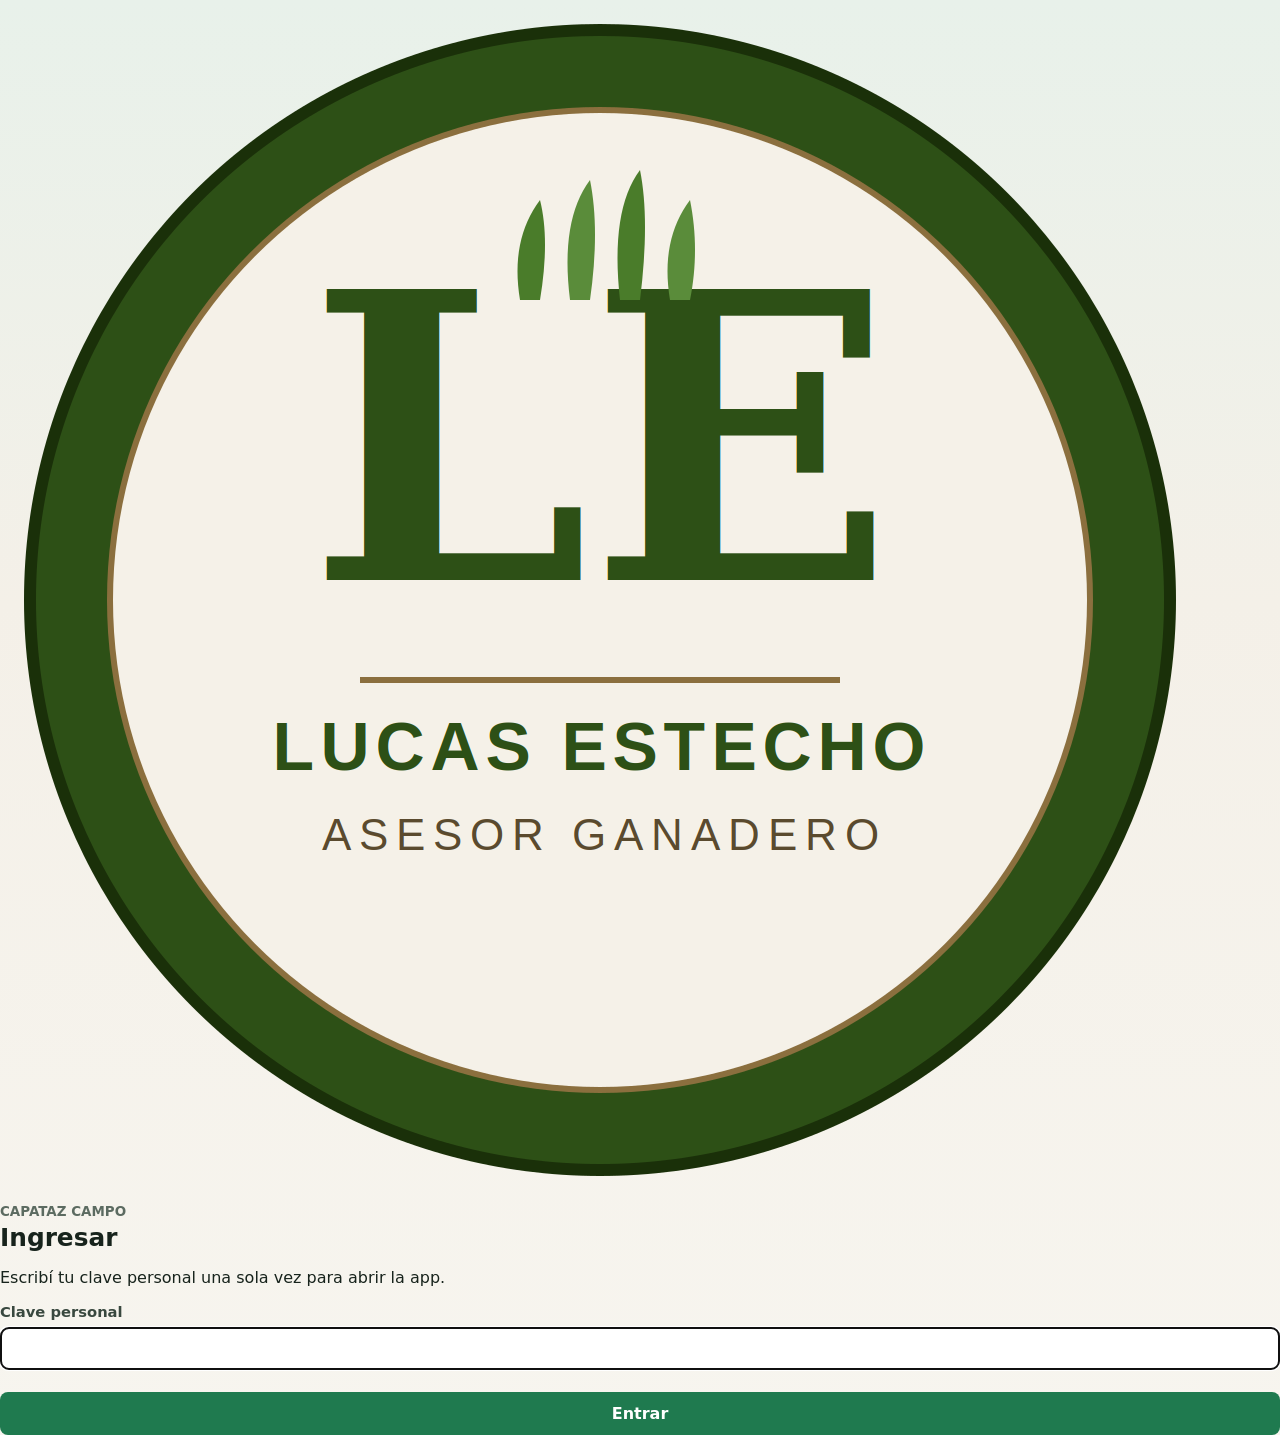
==== commit e56b94ff: "feat: agregar ingreso unico a Campo" ====
--- a/static/index.html
+++ b/static/index.html
@@ -10,7 +10,22 @@
   <link rel="stylesheet" href="/static/campo.css">
 </head>
 <body>
-  <main class="app">
+  <section id="authGate" class="auth-gate" aria-labelledby="authTitle">
+    <form id="authForm" class="auth-card">
+      <img src="/static/logo.png" alt="" class="auth-logo">
+      <p class="eyebrow">Capataz Campo</p>
+      <h1 id="authTitle">Ingresar</h1>
+      <p class="auth-copy">Escribí tu clave personal una sola vez para abrir la app.</p>
+      <label for="appTokenInput">
+        Clave personal
+        <input id="appTokenInput" type="password" autocomplete="current-password" required autofocus>
+      </label>
+      <p id="authError" class="auth-error" role="alert" hidden></p>
+      <button id="authSubmitButton" class="primary-wide" type="submit">Entrar</button>
+    </form>
+  </section>
+
+  <main id="appRoot" class="app" hidden>
     <header class="topbar">
       <div>
         <p class="eyebrow">Capataz Campo</p>
